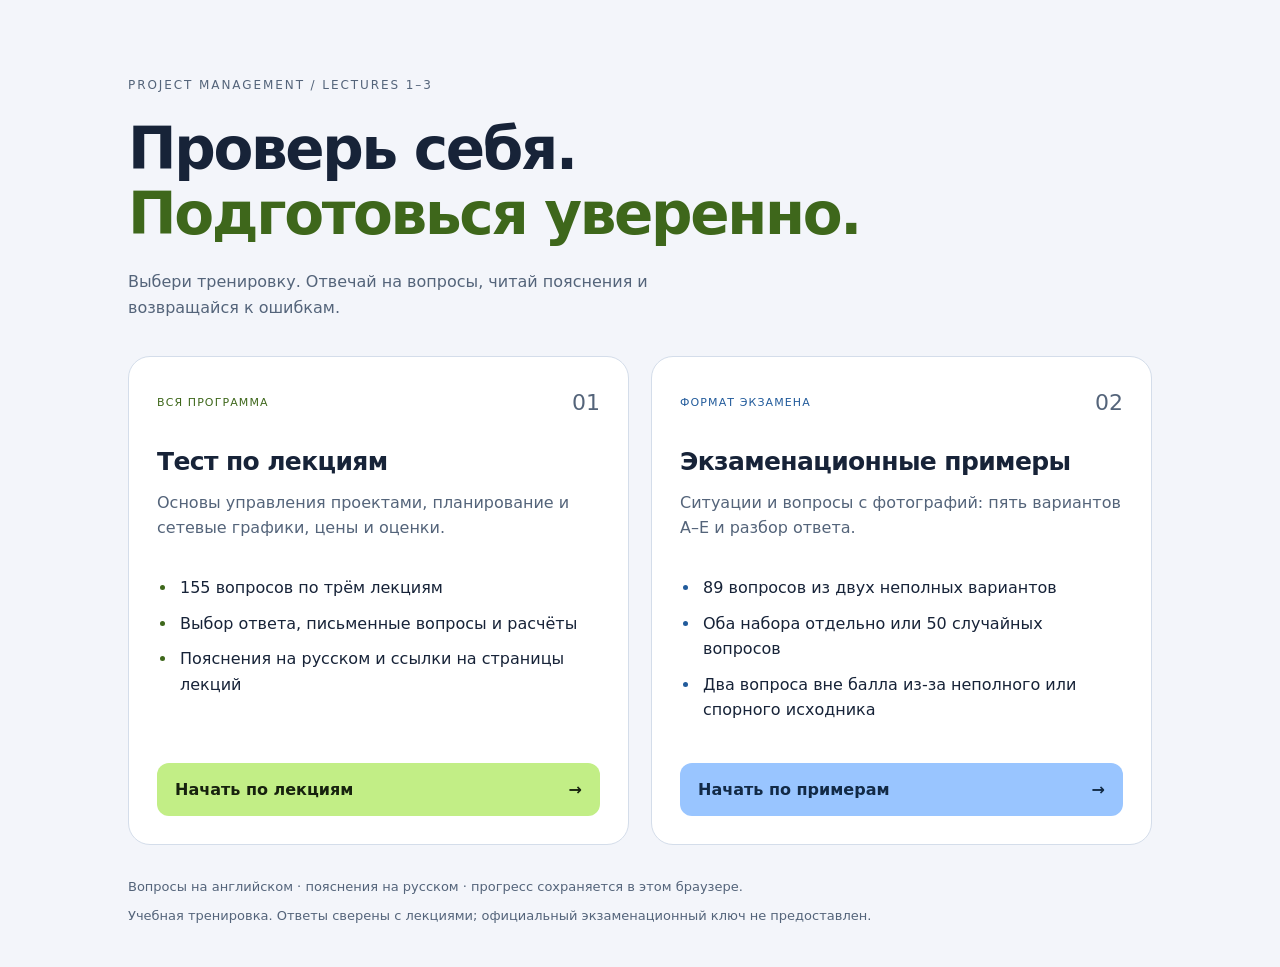
==== index.html @ 838e9549 "Publish lecture and exam practice quizzes Add the shared start page and both standalone quizzes. Pre" ====
<!doctype html>
<html lang="ru">
<head>
  <meta charset="utf-8">
  <meta name="viewport" content="width=device-width, initial-scale=1">
  <meta name="referrer" content="no-referrer">
  <meta http-equiv="Content-Security-Policy" content="default-src 'none'; style-src 'self'; img-src 'self'; base-uri 'none'; form-action 'none'; object-src 'none'">
  <meta name="description" content="Интерактивная подготовка к экзамену по Project Management: лекции 1–3 и примеры экзаменационных вопросов.">
  <title>Project Management — подготовка к экзамену</title>
  <link rel="stylesheet" href="styles.css">
</head>
<body>
  <main>
    <header>
      <p class="eyebrow">PROJECT MANAGEMENT / LECTURES 1–3</p>
      <h1>Проверь себя.<br><span>Подготовься уверенно.</span></h1>
      <p class="intro">Выбери тренировку. Отвечай на вопросы, читай пояснения и возвращайся к ошибкам.</p>
    </header>
    <section class="quizzes" aria-label="Выбор теста">
      <article class="quiz lecture">
        <div class="card-top"><span class="badge">ВСЯ ПРОГРАММА</span><span class="number">01</span></div>
        <h2>Тест по лекциям</h2>
        <p>Основы управления проектами, планирование и сетевые графики, цены и оценки.</p>
        <ul>
          <li>155 вопросов по трём лекциям</li>
          <li>Выбор ответа, письменные вопросы и расчёты</li>
          <li>Пояснения на русском и ссылки на страницы лекций</li>
        </ul>
        <a class="action" href="lectures.html">Начать по лекциям <span aria-hidden="true">→</span></a>
      </article>
      <article class="quiz exam">
        <div class="card-top"><span class="badge">ФОРМАТ ЭКЗАМЕНА</span><span class="number">02</span></div>
        <h2>Экзаменационные примеры</h2>
        <p>Ситуации и вопросы с фотографий: пять вариантов A–E и разбор ответа.</p>
        <ul>
          <li>89 вопросов из двух неполных вариантов</li>
          <li>Оба набора отдельно или 50 случайных вопросов</li>
          <li>Два вопроса вне балла из-за неполного или спорного исходника</li>
        </ul>
        <a class="action" href="exams.html">Начать по примерам <span aria-hidden="true">→</span></a>
      </article>
    </section>
    <footer>
      <p>Вопросы на английском · пояснения на русском · прогресс сохраняется в этом браузере.</p>
      <p>Учебная тренировка. Ответы сверены с лекциями; официальный экзаменационный ключ не предоставлен.</p>
    </footer>
  </main>
</body>
</html>
---- styles.css ----
:root {
  color-scheme: dark light;
  --bg: #0c1220;
  --surface: #151f30;
  --ink: #f3f6fc;
  --muted: #b4c0d2;
  --line: #334258;
  --lime: #c2ee86;
  --blue: #99c5ff;
}
* { box-sizing: border-box; }
body { margin: 0; color: var(--ink); background: var(--bg); font: 16px/1.6 system-ui, -apple-system, BlinkMacSystemFont, "Segoe UI", sans-serif; }
main { max-width: 1080px; margin: 0 auto; padding: 64px 28px 32px; }
.eyebrow { font-size: 12px; letter-spacing: .16em; color: var(--muted); }
h1 { font-size: clamp(34px, 5.4vw, 58px); line-height: 1.12; letter-spacing: -.04em; margin: 22px 0; font-weight: 650; }
h1 span { color: var(--lime); }
.intro { max-width: 630px; color: var(--muted); margin-bottom: 36px; }
.quizzes { display: grid; grid-template-columns: repeat(2, minmax(0, 1fr)); gap: 22px; }
.quiz { min-width: 0; padding: 28px; border: 1px solid var(--line); border-radius: 22px; background: var(--surface); display: flex; flex-direction: column; }
.card-top { display: flex; justify-content: space-between; align-items: center; gap: 12px; }
.badge { font-size: 11px; letter-spacing: .1em; color: var(--lime); }
.exam .badge { color: var(--blue); }
.number { color: var(--muted); font-size: 22px; font-variant-numeric: tabular-nums; }
h2 { font-size: 25px; line-height: 1.25; letter-spacing: -.025em; margin: 26px 0 12px; }
.quiz p { color: var(--muted); margin: 0; }
ul { padding-left: 20px; margin: 24px 0 30px; }
li { padding-left: 3px; margin: 10px 0; }
li::marker { color: var(--lime); }
.exam li::marker { color: var(--blue); }
.action { margin-top: auto; min-height: 48px; display: flex; justify-content: space-between; align-items: center; gap: 14px; padding: 14px 18px; border-radius: 12px; background: var(--lime); color: #17220e; font-weight: 600; text-decoration: none; }
.exam .action { background: var(--blue); color: #122a46; }
.action:hover { filter: brightness(1.08); }
.action:focus-visible { outline: 3px solid var(--ink); outline-offset: 4px; }
footer { margin-top: 32px; color: var(--muted); font-size: 13px; }
footer p { margin: 8px 0; }
@media (max-width: 680px) {
  main { padding: 34px 18px 24px; }
  .quizzes { grid-template-columns: 1fr; }
  .quiz { padding: 22px; }
}
@media (prefers-color-scheme: light) {
  :root { --bg: #f3f5fa; --surface: #ffffff; --ink: #172338; --muted: #54647a; --line: #d4ddea; --lime: #3e671b; --blue: #225b9b; }
  .lecture .action { background: #c2ee86; }
  .exam .action { background: #99c5ff; }
}
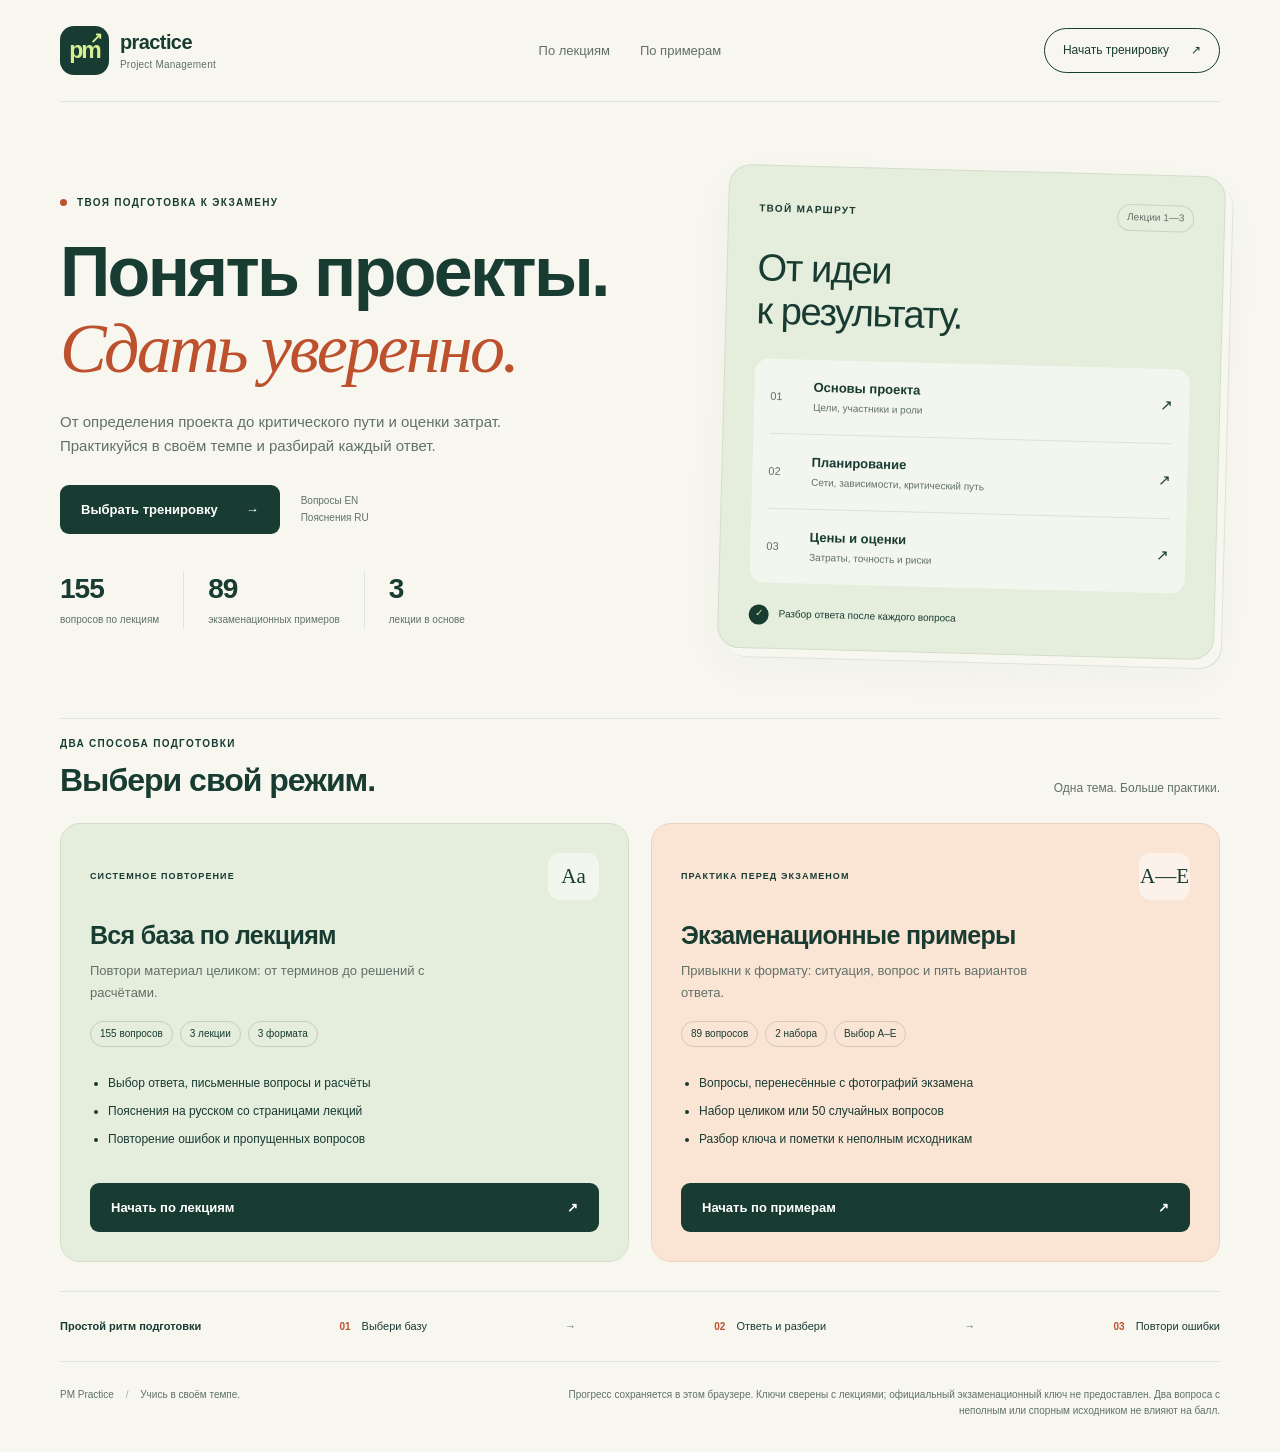
==== commit c709f681: "Refresh PM Practice frontend and add shared quiz navigation" ====
--- a/index.html
+++ b/index.html
@@ -1,49 +1,18 @@
 <!doctype html>
-<html lang="ru">
-<head>
-  <meta charset="utf-8">
-  <meta name="viewport" content="width=device-width, initial-scale=1">
-  <meta name="referrer" content="no-referrer">
-  <meta http-equiv="Content-Security-Policy" content="default-src 'none'; style-src 'self'; img-src 'self'; base-uri 'none'; form-action 'none'; object-src 'none'">
-  <meta name="description" content="Интерактивная подготовка к экзамену по Project Management: лекции 1–3 и примеры экзаменационных вопросов.">
-  <title>Project Management — подготовка к экзамену</title>
-  <link rel="stylesheet" href="styles.css">
-</head>
-<body>
-  <main>
-    <header>
-      <p class="eyebrow">PROJECT MANAGEMENT / LECTURES 1–3</p>
-      <h1>Проверь себя.<br><span>Подготовься уверенно.</span></h1>
-      <p class="intro">Выбери тренировку. Отвечай на вопросы, читай пояснения и возвращайся к ошибкам.</p>
-    </header>
-    <section class="quizzes" aria-label="Выбор теста">
-      <article class="quiz lecture">
-        <div class="card-top"><span class="badge">ВСЯ ПРОГРАММА</span><span class="number">01</span></div>
-        <h2>Тест по лекциям</h2>
-        <p>Основы управления проектами, планирование и сетевые графики, цены и оценки.</p>
-        <ul>
-          <li>155 вопросов по трём лекциям</li>
-          <li>Выбор ответа, письменные вопросы и расчёты</li>
-          <li>Пояснения на русском и ссылки на страницы лекций</li>
-        </ul>
-        <a class="action" href="lectures.html">Начать по лекциям <span aria-hidden="true">→</span></a>
-      </article>
-      <article class="quiz exam">
-        <div class="card-top"><span class="badge">ФОРМАТ ЭКЗАМЕНА</span><span class="number">02</span></div>
-        <h2>Экзаменационные примеры</h2>
-        <p>Ситуации и вопросы с фотографий: пять вариантов A–E и разбор ответа.</p>
-        <ul>
-          <li>89 вопросов из двух неполных вариантов</li>
-          <li>Оба набора отдельно или 50 случайных вопросов</li>
-          <li>Два вопроса вне балла из-за неполного или спорного исходника</li>
-        </ul>
-        <a class="action" href="exams.html">Начать по примерам <span aria-hidden="true">→</span></a>
-      </article>
-    </section>
-    <footer>
-      <p>Вопросы на английском · пояснения на русском · прогресс сохраняется в этом браузере.</p>
-      <p>Учебная тренировка. Ответы сверены с лекциями; официальный экзаменационный ключ не предоставлен.</p>
-    </footer>
-  </main>
-</body>
-</html>
+<html lang="ru"><head>
+<meta charset="utf-8"><meta name="viewport" content="width=device-width, initial-scale=1"><meta name="referrer" content="no-referrer">
+<meta http-equiv="Content-Security-Policy" content="default-src 'none'; style-src 'self'; img-src 'self'; base-uri 'none'; form-action 'none'; object-src 'none'">
+<meta name="description" content="155 вопросов по лекциям и 89 экзаменационных примеров по Project Management с разбором ответов.">
+<title>PM Practice — подготовка к экзамену</title><link rel="icon" href="favicon.svg"><link rel="stylesheet" href="styles.css">
+</head><body>
+<a class="skip-link" href="#main">К содержанию</a>
+<header class="site-header container"><a class="brand" href="index.html" aria-label="PM Practice — главная"><span class="brand-mark">pm<span>↗</span></span><span class="brand-name">practice<span>Project Management</span></span></a><nav class="site-nav" aria-label="Главная навигация"><a href="practice.html?quiz=lectures">По лекциям</a><a href="practice.html?quiz=exams">По примерам</a></nav><a class="header-action" href="#quizzes">Начать тренировку <span aria-hidden="true">↗</span></a></header>
+<main id="main" class="container">
+<section class="hero" aria-labelledby="hero-title"><div class="hero-copy"><p class="eyebrow"><span class="live-dot" aria-hidden="true"></span> ТВОЯ ПОДГОТОВКА К ЭКЗАМЕНУ</p><h1 id="hero-title">Понять проекты.<br><em>Сдать уверенно.</em></h1><p class="intro">От определения проекта до критического пути и оценки затрат. Практикуйся в своём темпе и разбирай каждый ответ.</p><div class="hero-actions"><a class="button button-dark" href="#quizzes">Выбрать тренировку <span aria-hidden="true">→</span></a><span class="micro-note">Вопросы EN<br>Пояснения RU</span></div><div class="hero-facts" aria-label="Содержание тренировок"><div><strong>155</strong><span>вопросов по лекциям</span></div><div><strong>89</strong><span>экзаменационных примеров</span></div><div><strong>3</strong><span>лекции в основе</span></div></div></div>
+<aside class="study-map" aria-label="Темы подготовки"><div class="study-map-top"><span class="eyebrow">ТВОЙ МАРШРУТ</span><span class="map-label">Лекции 1—3</span></div><h2>От идеи<br> к результату.</h2><div class="topic-list"><div class="topic-row"><span class="topic-number">01</span><div><h3>Основы проекта</h3><p>Цели, участники и роли</p></div><span class="topic-arrow" aria-hidden="true">↗</span></div><div class="topic-row"><span class="topic-number">02</span><div><h3>Планирование</h3><p>Сети, зависимости, критический путь</p></div><span class="topic-arrow" aria-hidden="true">↗</span></div><div class="topic-row"><span class="topic-number">03</span><div><h3>Цены и оценки</h3><p>Затраты, точность и риски</p></div><span class="topic-arrow" aria-hidden="true">↗</span></div></div><div class="map-bottom"><span class="map-check" aria-hidden="true">✓</span><span>Разбор ответа после каждого вопроса</span></div></aside></section>
+<section id="quizzes" class="quiz-section" aria-labelledby="quiz-heading"><div class="section-heading"><div><p class="eyebrow">ДВА СПОСОБА ПОДГОТОВКИ</p><h2 id="quiz-heading">Выбери свой режим.</h2></div><p>Одна тема. Больше практики.</p></div><div class="quizzes">
+<article class="quiz lecture"><div class="card-top"><span class="badge">СИСТЕМНОЕ ПОВТОРЕНИЕ</span><span class="card-symbol" aria-hidden="true">Aa</span></div><h3>Вся база по лекциям</h3><p>Повтори материал целиком: от терминов до решений с расчётами.</p><div class="card-facts"><span>155 вопросов</span><span>3 лекции</span><span>3 формата</span></div><ul><li>Выбор ответа, письменные вопросы и расчёты</li><li>Пояснения на русском со страницами лекций</li><li>Повторение ошибок и пропущенных вопросов</li></ul><a class="button button-dark card-action" href="practice.html?quiz=lectures">Начать по лекциям <span aria-hidden="true">↗</span></a></article>
+<article class="quiz exam"><div class="card-top"><span class="badge">ПРАКТИКА ПЕРЕД ЭКЗАМЕНОМ</span><span class="card-symbol" aria-hidden="true">A—E</span></div><h3>Экзаменационные примеры</h3><p>Привыкни к формату: ситуация, вопрос и пять вариантов ответа.</p><div class="card-facts"><span>89 вопросов</span><span>2 набора</span><span>Выбор A–E</span></div><ul><li>Вопросы, перенесённые с фотографий экзамена</li><li>Набор целиком или 50 случайных вопросов</li><li>Разбор ключа и пометки к неполным исходникам</li></ul><a class="button button-dark card-action" href="practice.html?quiz=exams">Начать по примерам <span aria-hidden="true">↗</span></a></article>
+</div></section><section class="learning-strip" aria-label="Как проходит тренировка"><span class="strip-title">Простой ритм подготовки</span><span><b>01</b> Выбери базу</span><span aria-hidden="true" class="strip-arrow">→</span><span><b>02</b> Ответь и разбери</span><span aria-hidden="true" class="strip-arrow">→</span><span><b>03</b> Повтори ошибки</span></section></main>
+<footer class="site-footer container"><span>PM Practice <span class="footer-separator">/</span> Учись в своём темпе.</span><p>Прогресс сохраняется в этом браузере. Ключи сверены с лекциями; официальный экзаменационный ключ не предоставлен. Два вопроса с неполным или спорным исходником не влияют на балл.</p></footer>
+</body></html>
--- a/styles.css
+++ b/styles.css
@@ -1,45 +1 @@
-:root {
-  color-scheme: dark light;
-  --bg: #0c1220;
-  --surface: #151f30;
-  --ink: #f3f6fc;
-  --muted: #b4c0d2;
-  --line: #334258;
-  --lime: #c2ee86;
-  --blue: #99c5ff;
-}
-* { box-sizing: border-box; }
-body { margin: 0; color: var(--ink); background: var(--bg); font: 16px/1.6 system-ui, -apple-system, BlinkMacSystemFont, "Segoe UI", sans-serif; }
-main { max-width: 1080px; margin: 0 auto; padding: 64px 28px 32px; }
-.eyebrow { font-size: 12px; letter-spacing: .16em; color: var(--muted); }
-h1 { font-size: clamp(34px, 5.4vw, 58px); line-height: 1.12; letter-spacing: -.04em; margin: 22px 0; font-weight: 650; }
-h1 span { color: var(--lime); }
-.intro { max-width: 630px; color: var(--muted); margin-bottom: 36px; }
-.quizzes { display: grid; grid-template-columns: repeat(2, minmax(0, 1fr)); gap: 22px; }
-.quiz { min-width: 0; padding: 28px; border: 1px solid var(--line); border-radius: 22px; background: var(--surface); display: flex; flex-direction: column; }
-.card-top { display: flex; justify-content: space-between; align-items: center; gap: 12px; }
-.badge { font-size: 11px; letter-spacing: .1em; color: var(--lime); }
-.exam .badge { color: var(--blue); }
-.number { color: var(--muted); font-size: 22px; font-variant-numeric: tabular-nums; }
-h2 { font-size: 25px; line-height: 1.25; letter-spacing: -.025em; margin: 26px 0 12px; }
-.quiz p { color: var(--muted); margin: 0; }
-ul { padding-left: 20px; margin: 24px 0 30px; }
-li { padding-left: 3px; margin: 10px 0; }
-li::marker { color: var(--lime); }
-.exam li::marker { color: var(--blue); }
-.action { margin-top: auto; min-height: 48px; display: flex; justify-content: space-between; align-items: center; gap: 14px; padding: 14px 18px; border-radius: 12px; background: var(--lime); color: #17220e; font-weight: 600; text-decoration: none; }
-.exam .action { background: var(--blue); color: #122a46; }
-.action:hover { filter: brightness(1.08); }
-.action:focus-visible { outline: 3px solid var(--ink); outline-offset: 4px; }
-footer { margin-top: 32px; color: var(--muted); font-size: 13px; }
-footer p { margin: 8px 0; }
-@media (max-width: 680px) {
-  main { padding: 34px 18px 24px; }
-  .quizzes { grid-template-columns: 1fr; }
-  .quiz { padding: 22px; }
-}
-@media (prefers-color-scheme: light) {
-  :root { --bg: #f3f5fa; --surface: #ffffff; --ink: #172338; --muted: #54647a; --line: #d4ddea; --lime: #3e671b; --blue: #225b9b; }
-  .lecture .action { background: #c2ee86; }
-  .exam .action { background: #99c5ff; }
-}
+:root{color-scheme:light;--paper:#f7f7f0;--ink:#183b32;--muted:#617169;--line:#dfe4da;--sage:#e5eddc;--peach:#fae5d5;--accent:#d6ef91;--orange:#bd512d}*{box-sizing:border-box}html{scroll-behavior:smooth}body{margin:0;background:var(--paper);color:var(--ink);font:15px/1.65 -apple-system,BlinkMacSystemFont,"Segoe UI",sans-serif}a{color:inherit;text-decoration:none}.container{width:min(1160px,calc(100% - 64px));margin-inline:auto}.site-header{display:flex;justify-content:space-between;align-items:center;gap:24px;padding-block:26px;border-bottom:1px solid var(--line)}.brand{display:flex;align-items:center;gap:11px}.brand-mark{position:relative;display:grid;place-items:center;width:49px;height:49px;border-radius:14px;background:var(--ink);color:var(--accent);font-size:23px;font-weight:700;letter-spacing:-2px}.brand-mark>span{position:absolute;right:6px;top:0;font-size:15px;letter-spacing:0}.brand-name{font-size:20px;line-height:1.1;font-weight:650;letter-spacing:-.6px}.brand-name>span{display:block;margin-top:6px;font-size:10px;font-weight:400;letter-spacing:.2px;color:var(--muted)}.site-nav{display:flex;gap:30px;font-size:13px;color:var(--muted)}.site-nav a:hover,.site-nav a[aria-current]{color:var(--ink);text-decoration:underline;text-underline-offset:6px}.header-action{display:flex;gap:22px;padding:12px 18px;border:1px solid var(--ink);border-radius:30px;font-size:12px}.hero{display:grid;grid-template-columns:1.2fr 1fr;align-items:center;gap:66px;padding-block:68px 64px}.eyebrow{margin:0;font-size:10px;letter-spacing:.13em;line-height:1.5;font-weight:650}.live-dot{display:inline-block;width:7px;height:7px;background:var(--orange);border-radius:50%;margin-right:6px}h1{margin:25px 0 23px;font-size:clamp(43px,5.7vw,70px);line-height:1.08;font-weight:550;letter-spacing:-2.7px}h1 em{font-family:Georgia,serif;color:var(--orange);font-weight:400}.intro{max-width:480px;color:var(--muted)}.hero-actions{display:flex;align-items:center;gap:21px;margin-top:26px}.button{display:flex;align-items:center;justify-content:space-between;gap:28px;min-height:49px;padding:14px 21px;border-radius:9px;font-size:13px;font-weight:600;transition:transform .2s,background .2s}.button-dark{background:var(--ink);color:#fff}.button:hover{transform:translateY(-2px);background:#285448}.micro-note{font-size:10px;line-height:1.65;color:var(--muted)}.hero-facts{display:flex;gap:24px;margin-top:37px}.hero-facts>div{padding-right:24px;border-right:1px solid var(--line)}.hero-facts>div:last-child{padding-right:0;border:0}.hero-facts strong{display:block;font-size:28px;line-height:1.3;font-weight:550;letter-spacing:-1px}.hero-facts span{display:block;font-size:10px;color:var(--muted);margin-top:4px}.study-map{padding:29px 30px 23px;background:var(--sage);border:1px solid #d3deca;border-radius:22px;transform:rotate(1.5deg);box-shadow:7px 8px 0 var(--paper),8px 9px 0 #dde3d7,0 18px 45px #183b3209}.study-map-top{display:flex;align-items:center;justify-content:space-between;gap:10px}.map-label{font-size:10px;color:var(--muted);border:1px solid #183b3224;padding:4px 9px;border-radius:20px}.study-map h2{font-size:38px;line-height:1.15;font-weight:500;letter-spacing:-1.4px;margin:25px 0}.topic-list{background:#ffffff88;border-radius:14px;padding-inline:16px}.topic-row{display:flex;align-items:center;gap:15px;padding-block:17px;border-bottom:1px solid #dbe3d3}.topic-row:last-child{border:0}.topic-number{width:28px;flex-shrink:0;font-size:11px;color:var(--muted)}.topic-row h3{margin:0;font-size:13px;font-weight:600}.topic-row p{margin:2px 0 0;font-size:10px;color:var(--muted)}.topic-arrow{margin-left:auto}.map-bottom{display:flex;align-items:center;gap:10px;font-size:10px;margin-top:22px}.map-check{display:grid;place-items:center;width:20px;height:20px;background:var(--ink);border-radius:50%;color:var(--accent)}.section-heading{display:flex;justify-content:space-between;align-items:flex-end;gap:25px;padding:17px 0 24px;border-top:1px solid var(--line)}.section-heading h2{font-size:32px;line-height:1.2;letter-spacing:-1px;font-weight:550;margin:10px 0 0}.section-heading>p{font-size:12px;color:var(--muted);margin:0}.quizzes{display:grid;grid-template-columns:repeat(2,minmax(0,1fr));gap:22px}.quiz{display:flex;flex-direction:column;padding:29px;background:var(--sage);border:1px solid #d3deca;border-radius:20px}.quiz.exam{background:var(--peach);border-color:#eed2bf}.card-top{display:flex;align-items:center;justify-content:space-between;gap:12px}.badge{font-size:9px;letter-spacing:.12em;font-weight:600}.card-symbol{display:grid;place-items:center;min-width:51px;height:47px;border-radius:12px;background:#ffffff80;font:21px Georgia,serif}.quiz h3{font-size:25px;line-height:1.2;letter-spacing:-.7px;font-weight:550;margin:20px 0 10px}.quiz>p{font-size:13px;color:var(--muted);max-width:370px;margin:0}.card-facts{display:flex;flex-wrap:wrap;gap:7px;margin-top:18px}.card-facts span{font-size:10px;border:1px solid #183b322b;padding:4px 9px;border-radius:20px}.quiz ul{margin:19px 0 25px;padding-left:18px;font-size:12px}.quiz li{margin:8px 0}.card-action{width:100%;margin-top:auto}.learning-strip{display:flex;align-items:center;justify-content:space-between;gap:16px;padding-block:25px;margin-top:29px;border-block:1px solid var(--line);font-size:11px}.strip-title{font-weight:600}.learning-strip b{margin-right:8px;color:var(--orange);font-size:10px}.strip-arrow{color:var(--muted)}.site-footer{display:flex;justify-content:space-between;gap:32px;padding-block:25px 32px;font-size:10px;color:var(--muted)}.site-footer>span{flex-shrink:0}.site-footer p{max-width:660px;text-align:right;margin:0}.footer-separator{margin-inline:9px;color:#a6b0a3}:focus-visible{outline:3px solid var(--orange);outline-offset:5px}.skip-link{position:absolute;top:-100px;left:20px;padding:10px 15px;background:var(--ink);color:#fff;z-index:10}.skip-link:focus{top:12px}.practice-main{padding-block:30px 36px}.back-link{font-size:12px;color:var(--muted)}.practice-intro{display:flex;justify-content:space-between;align-items:flex-end;gap:25px;margin:23px 0 28px}.practice-intro h1{font-size:clamp(28px,4vw,42px);line-height:1.12;letter-spacing:-1.4px;margin:12px 0}.practice-intro p:not(.eyebrow){font-size:13px;max-width:650px;color:var(--muted);margin:0}.practice-label{background:var(--sage);border:1px solid #d3deca;border-radius:22px;padding:7px 13px;font-size:11px;white-space:nowrap}.quiz-workspace{background:#fff;border:1px solid var(--line);border-radius:18px;overflow:hidden}.quiz-frame{display:block;width:100%;height:650px;border:0}.workspace-note,.noscript-note{font-size:11px;color:var(--muted);margin-top:15px}.noscript-note a{text-decoration:underline}@media(max-width:960px){.header-action{display:none}.hero{gap:32px}h1{font-size:48px}.study-map{padding:24px}.hero-facts{gap:16px}.hero-facts>div{padding-right:16px}}@media(max-width:720px){.container{width:calc(100% - 36px)}.site-header{padding-block:19px;gap:12px}.brand-mark{width:39px;height:39px;border-radius:11px;font-size:20px}.brand-name{font-size:18px}.brand-name>span{font-size:9px}.site-nav{gap:17px;font-size:11px}.hero{grid-template-columns:1fr;padding-block:37px 41px;gap:36px}h1{font-size:clamp(41px,8.6vw,60px);letter-spacing:-1.9px}.intro{font-size:14px}.hero-facts{margin-top:26px}.hero-facts span{font-size:9px}.study-map{transform:none}.study-map h2{font-size:32px}.study-map h2 br{display:none}.study-map h2 br:after{content:' '}.section-heading{align-items:flex-start}.section-heading h2{font-size:28px}.section-heading>p{display:none}.quizzes{grid-template-columns:1fr;gap:18px}.quiz{padding:24px}.learning-strip{display:grid;grid-template-columns:1fr;gap:12px;padding-block:21px}.strip-arrow{display:none}.site-footer{flex-direction:column;gap:12px}.site-footer p{text-align:left}.practice-intro{flex-direction:column;align-items:flex-start;gap:16px}.quiz-workspace{margin-inline:-7px}}@media(max-width:360px){.site-header{flex-wrap:wrap}.site-nav{width:100%;justify-content:space-between}.hero-facts{gap:12px}.hero-facts>div{padding-right:12px}.button{padding-inline:17px}.eyebrow{letter-spacing:.07em}}@media(prefers-reduced-motion:reduce){html{scroll-behavior:auto}.button{transition:none}.button:hover{transform:none}}
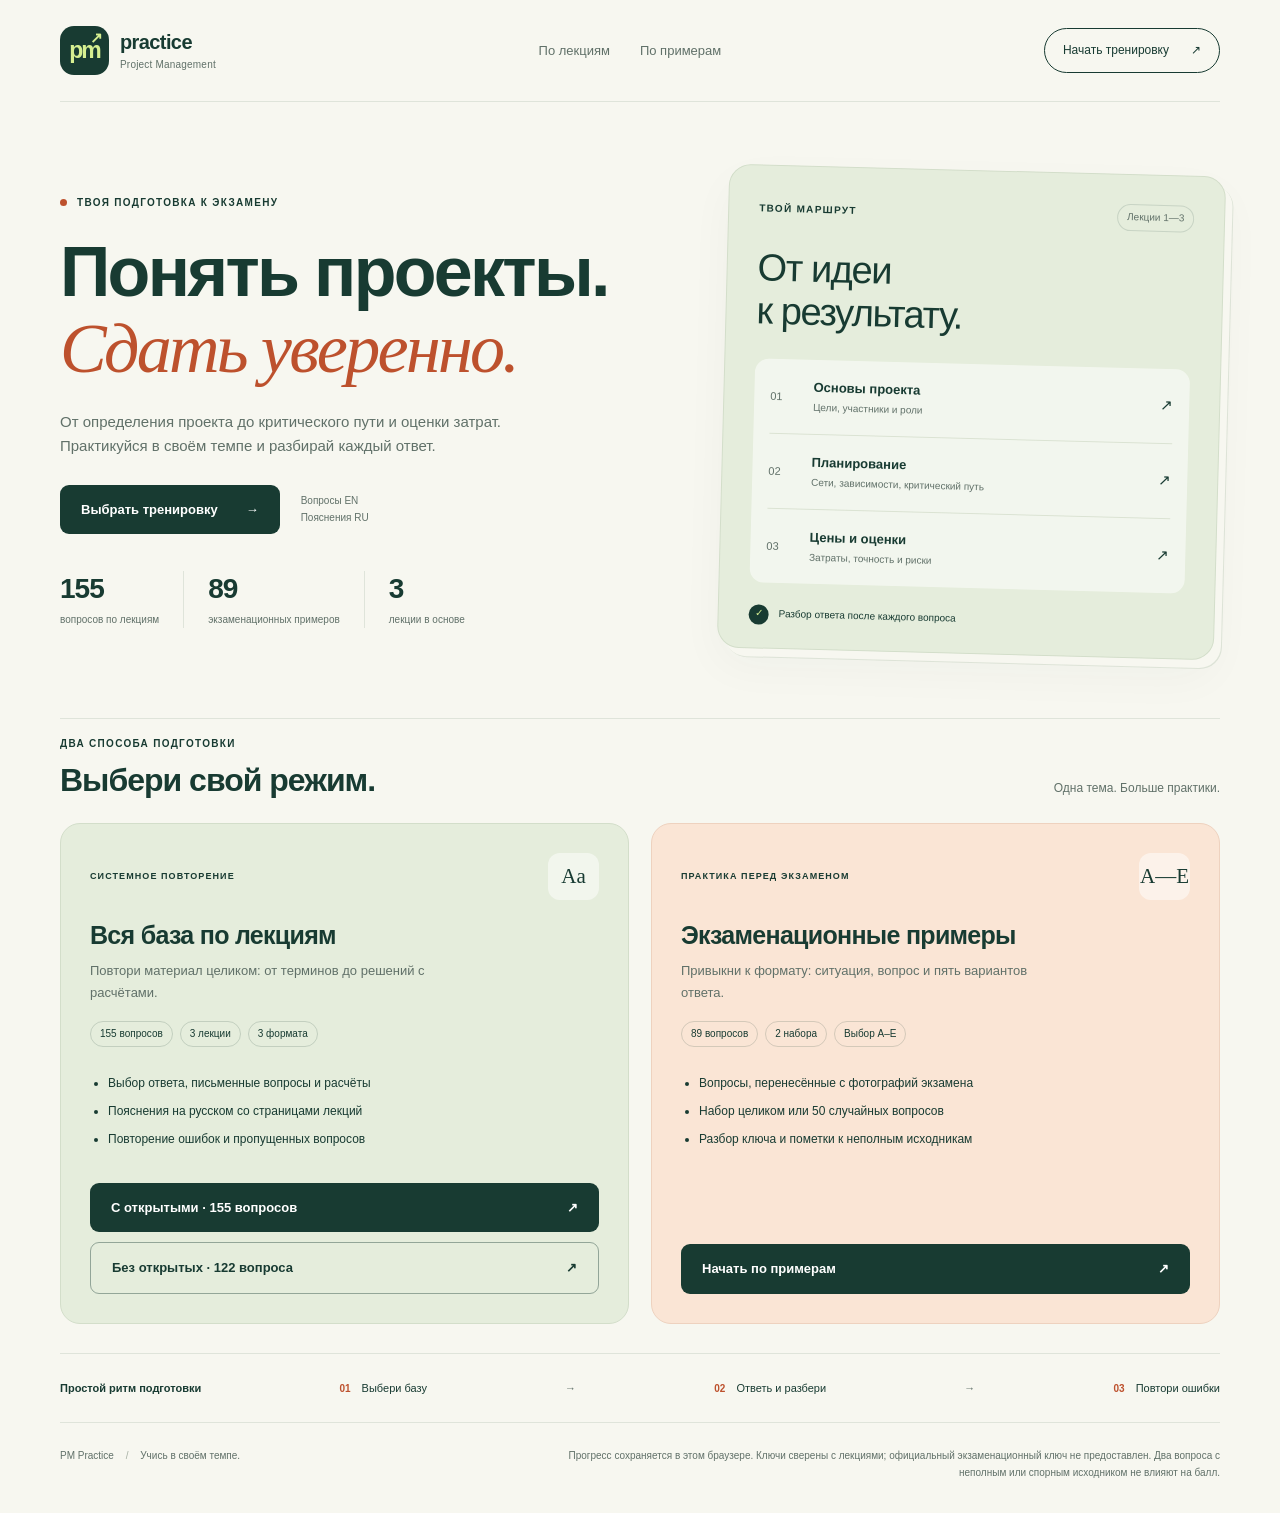
==== commit 62b3d693: "Add open-question modes and an MCQ-only quiz" ====
--- a/index.html
+++ b/index.html
@@ -3,7 +3,7 @@
 <meta charset="utf-8"><meta name="viewport" content="width=device-width, initial-scale=1"><meta name="referrer" content="no-referrer">
 <meta http-equiv="Content-Security-Policy" content="default-src 'none'; style-src 'self'; img-src 'self'; base-uri 'none'; form-action 'none'; object-src 'none'">
 <meta name="description" content="155 вопросов по лекциям и 89 экзаменационных примеров по Project Management с разбором ответов.">
-<title>PM Practice — подготовка к экзамену</title><link rel="icon" href="favicon.svg"><link rel="stylesheet" href="styles.css">
+<title>PM Practice — подготовка к экзамену</title><link rel="icon" href="favicon.svg"><link rel="stylesheet" href="styles.css?v=5">
 </head><body>
 <a class="skip-link" href="#main">К содержанию</a>
 <header class="site-header container"><a class="brand" href="index.html" aria-label="PM Practice — главная"><span class="brand-mark">pm<span>↗</span></span><span class="brand-name">practice<span>Project Management</span></span></a><nav class="site-nav" aria-label="Главная навигация"><a href="practice.html?quiz=lectures">По лекциям</a><a href="practice.html?quiz=exams">По примерам</a></nav><a class="header-action" href="#quizzes">Начать тренировку <span aria-hidden="true">↗</span></a></header>
@@ -11,7 +11,7 @@
 <section class="hero" aria-labelledby="hero-title"><div class="hero-copy"><p class="eyebrow"><span class="live-dot" aria-hidden="true"></span> ТВОЯ ПОДГОТОВКА К ЭКЗАМЕНУ</p><h1 id="hero-title">Понять проекты.<br><em>Сдать уверенно.</em></h1><p class="intro">От определения проекта до критического пути и оценки затрат. Практикуйся в своём темпе и разбирай каждый ответ.</p><div class="hero-actions"><a class="button button-dark" href="#quizzes">Выбрать тренировку <span aria-hidden="true">→</span></a><span class="micro-note">Вопросы EN<br>Пояснения RU</span></div><div class="hero-facts" aria-label="Содержание тренировок"><div><strong>155</strong><span>вопросов по лекциям</span></div><div><strong>89</strong><span>экзаменационных примеров</span></div><div><strong>3</strong><span>лекции в основе</span></div></div></div>
 <aside class="study-map" aria-label="Темы подготовки"><div class="study-map-top"><span class="eyebrow">ТВОЙ МАРШРУТ</span><span class="map-label">Лекции 1—3</span></div><h2>От идеи<br> к результату.</h2><div class="topic-list"><div class="topic-row"><span class="topic-number">01</span><div><h3>Основы проекта</h3><p>Цели, участники и роли</p></div><span class="topic-arrow" aria-hidden="true">↗</span></div><div class="topic-row"><span class="topic-number">02</span><div><h3>Планирование</h3><p>Сети, зависимости, критический путь</p></div><span class="topic-arrow" aria-hidden="true">↗</span></div><div class="topic-row"><span class="topic-number">03</span><div><h3>Цены и оценки</h3><p>Затраты, точность и риски</p></div><span class="topic-arrow" aria-hidden="true">↗</span></div></div><div class="map-bottom"><span class="map-check" aria-hidden="true">✓</span><span>Разбор ответа после каждого вопроса</span></div></aside></section>
 <section id="quizzes" class="quiz-section" aria-labelledby="quiz-heading"><div class="section-heading"><div><p class="eyebrow">ДВА СПОСОБА ПОДГОТОВКИ</p><h2 id="quiz-heading">Выбери свой режим.</h2></div><p>Одна тема. Больше практики.</p></div><div class="quizzes">
-<article class="quiz lecture"><div class="card-top"><span class="badge">СИСТЕМНОЕ ПОВТОРЕНИЕ</span><span class="card-symbol" aria-hidden="true">Aa</span></div><h3>Вся база по лекциям</h3><p>Повтори материал целиком: от терминов до решений с расчётами.</p><div class="card-facts"><span>155 вопросов</span><span>3 лекции</span><span>3 формата</span></div><ul><li>Выбор ответа, письменные вопросы и расчёты</li><li>Пояснения на русском со страницами лекций</li><li>Повторение ошибок и пропущенных вопросов</li></ul><a class="button button-dark card-action" href="practice.html?quiz=lectures">Начать по лекциям <span aria-hidden="true">↗</span></a></article>
+<article class="quiz lecture"><div class="card-top"><span class="badge">СИСТЕМНОЕ ПОВТОРЕНИЕ</span><span class="card-symbol" aria-hidden="true">Aa</span></div><h3>Вся база по лекциям</h3><p>Повтори материал целиком: от терминов до решений с расчётами.</p><div class="card-facts"><span>155 вопросов</span><span>3 лекции</span><span>3 формата</span></div><ul><li>Выбор ответа, письменные вопросы и расчёты</li><li>Пояснения на русском со страницами лекций</li><li>Повторение ошибок и пропущенных вопросов</li></ul><a class="button button-dark card-action" href="practice.html?quiz=lectures">С открытыми · 155 вопросов <span aria-hidden="true">↗</span></a><a class="button card-action mcq-action" href="practice.html?quiz=mcq">Без открытых · 122 вопроса <span aria-hidden="true">↗</span></a></article>
 <article class="quiz exam"><div class="card-top"><span class="badge">ПРАКТИКА ПЕРЕД ЭКЗАМЕНОМ</span><span class="card-symbol" aria-hidden="true">A—E</span></div><h3>Экзаменационные примеры</h3><p>Привыкни к формату: ситуация, вопрос и пять вариантов ответа.</p><div class="card-facts"><span>89 вопросов</span><span>2 набора</span><span>Выбор A–E</span></div><ul><li>Вопросы, перенесённые с фотографий экзамена</li><li>Набор целиком или 50 случайных вопросов</li><li>Разбор ключа и пометки к неполным исходникам</li></ul><a class="button button-dark card-action" href="practice.html?quiz=exams">Начать по примерам <span aria-hidden="true">↗</span></a></article>
 </div></section><section class="learning-strip" aria-label="Как проходит тренировка"><span class="strip-title">Простой ритм подготовки</span><span><b>01</b> Выбери базу</span><span aria-hidden="true" class="strip-arrow">→</span><span><b>02</b> Ответь и разбери</span><span aria-hidden="true" class="strip-arrow">→</span><span><b>03</b> Повтори ошибки</span></section></main>
 <footer class="site-footer container"><span>PM Practice <span class="footer-separator">/</span> Учись в своём темпе.</span><p>Прогресс сохраняется в этом браузере. Ключи сверены с лекциями; официальный экзаменационный ключ не предоставлен. Два вопроса с неполным или спорным исходником не влияют на балл.</p></footer>
--- a/styles.css
+++ b/styles.css
@@ -1 +1,3 @@
 :root{color-scheme:light;--paper:#f7f7f0;--ink:#183b32;--muted:#617169;--line:#dfe4da;--sage:#e5eddc;--peach:#fae5d5;--accent:#d6ef91;--orange:#bd512d}*{box-sizing:border-box}html{scroll-behavior:smooth}body{margin:0;background:var(--paper);color:var(--ink);font:15px/1.65 -apple-system,BlinkMacSystemFont,"Segoe UI",sans-serif}a{color:inherit;text-decoration:none}.container{width:min(1160px,calc(100% - 64px));margin-inline:auto}.site-header{display:flex;justify-content:space-between;align-items:center;gap:24px;padding-block:26px;border-bottom:1px solid var(--line)}.brand{display:flex;align-items:center;gap:11px}.brand-mark{position:relative;display:grid;place-items:center;width:49px;height:49px;border-radius:14px;background:var(--ink);color:var(--accent);font-size:23px;font-weight:700;letter-spacing:-2px}.brand-mark>span{position:absolute;right:6px;top:0;font-size:15px;letter-spacing:0}.brand-name{font-size:20px;line-height:1.1;font-weight:650;letter-spacing:-.6px}.brand-name>span{display:block;margin-top:6px;font-size:10px;font-weight:400;letter-spacing:.2px;color:var(--muted)}.site-nav{display:flex;gap:30px;font-size:13px;color:var(--muted)}.site-nav a:hover,.site-nav a[aria-current]{color:var(--ink);text-decoration:underline;text-underline-offset:6px}.header-action{display:flex;gap:22px;padding:12px 18px;border:1px solid var(--ink);border-radius:30px;font-size:12px}.hero{display:grid;grid-template-columns:1.2fr 1fr;align-items:center;gap:66px;padding-block:68px 64px}.eyebrow{margin:0;font-size:10px;letter-spacing:.13em;line-height:1.5;font-weight:650}.live-dot{display:inline-block;width:7px;height:7px;background:var(--orange);border-radius:50%;margin-right:6px}h1{margin:25px 0 23px;font-size:clamp(43px,5.7vw,70px);line-height:1.08;font-weight:550;letter-spacing:-2.7px}h1 em{font-family:Georgia,serif;color:var(--orange);font-weight:400}.intro{max-width:480px;color:var(--muted)}.hero-actions{display:flex;align-items:center;gap:21px;margin-top:26px}.button{display:flex;align-items:center;justify-content:space-between;gap:28px;min-height:49px;padding:14px 21px;border-radius:9px;font-size:13px;font-weight:600;transition:transform .2s,background .2s}.button-dark{background:var(--ink);color:#fff}.button:hover{transform:translateY(-2px);background:#285448}.micro-note{font-size:10px;line-height:1.65;color:var(--muted)}.hero-facts{display:flex;gap:24px;margin-top:37px}.hero-facts>div{padding-right:24px;border-right:1px solid var(--line)}.hero-facts>div:last-child{padding-right:0;border:0}.hero-facts strong{display:block;font-size:28px;line-height:1.3;font-weight:550;letter-spacing:-1px}.hero-facts span{display:block;font-size:10px;color:var(--muted);margin-top:4px}.study-map{padding:29px 30px 23px;background:var(--sage);border:1px solid #d3deca;border-radius:22px;transform:rotate(1.5deg);box-shadow:7px 8px 0 var(--paper),8px 9px 0 #dde3d7,0 18px 45px #183b3209}.study-map-top{display:flex;align-items:center;justify-content:space-between;gap:10px}.map-label{font-size:10px;color:var(--muted);border:1px solid #183b3224;padding:4px 9px;border-radius:20px}.study-map h2{font-size:38px;line-height:1.15;font-weight:500;letter-spacing:-1.4px;margin:25px 0}.topic-list{background:#ffffff88;border-radius:14px;padding-inline:16px}.topic-row{display:flex;align-items:center;gap:15px;padding-block:17px;border-bottom:1px solid #dbe3d3}.topic-row:last-child{border:0}.topic-number{width:28px;flex-shrink:0;font-size:11px;color:var(--muted)}.topic-row h3{margin:0;font-size:13px;font-weight:600}.topic-row p{margin:2px 0 0;font-size:10px;color:var(--muted)}.topic-arrow{margin-left:auto}.map-bottom{display:flex;align-items:center;gap:10px;font-size:10px;margin-top:22px}.map-check{display:grid;place-items:center;width:20px;height:20px;background:var(--ink);border-radius:50%;color:var(--accent)}.section-heading{display:flex;justify-content:space-between;align-items:flex-end;gap:25px;padding:17px 0 24px;border-top:1px solid var(--line)}.section-heading h2{font-size:32px;line-height:1.2;letter-spacing:-1px;font-weight:550;margin:10px 0 0}.section-heading>p{font-size:12px;color:var(--muted);margin:0}.quizzes{display:grid;grid-template-columns:repeat(2,minmax(0,1fr));gap:22px}.quiz{display:flex;flex-direction:column;padding:29px;background:var(--sage);border:1px solid #d3deca;border-radius:20px}.quiz.exam{background:var(--peach);border-color:#eed2bf}.card-top{display:flex;align-items:center;justify-content:space-between;gap:12px}.badge{font-size:9px;letter-spacing:.12em;font-weight:600}.card-symbol{display:grid;place-items:center;min-width:51px;height:47px;border-radius:12px;background:#ffffff80;font:21px Georgia,serif}.quiz h3{font-size:25px;line-height:1.2;letter-spacing:-.7px;font-weight:550;margin:20px 0 10px}.quiz>p{font-size:13px;color:var(--muted);max-width:370px;margin:0}.card-facts{display:flex;flex-wrap:wrap;gap:7px;margin-top:18px}.card-facts span{font-size:10px;border:1px solid #183b322b;padding:4px 9px;border-radius:20px}.quiz ul{margin:19px 0 25px;padding-left:18px;font-size:12px}.quiz li{margin:8px 0}.card-action{width:100%;margin-top:auto}.learning-strip{display:flex;align-items:center;justify-content:space-between;gap:16px;padding-block:25px;margin-top:29px;border-block:1px solid var(--line);font-size:11px}.strip-title{font-weight:600}.learning-strip b{margin-right:8px;color:var(--orange);font-size:10px}.strip-arrow{color:var(--muted)}.site-footer{display:flex;justify-content:space-between;gap:32px;padding-block:25px 32px;font-size:10px;color:var(--muted)}.site-footer>span{flex-shrink:0}.site-footer p{max-width:660px;text-align:right;margin:0}.footer-separator{margin-inline:9px;color:#a6b0a3}:focus-visible{outline:3px solid var(--orange);outline-offset:5px}.skip-link{position:absolute;top:-100px;left:20px;padding:10px 15px;background:var(--ink);color:#fff;z-index:10}.skip-link:focus{top:12px}.practice-main{padding-block:30px 36px}.back-link{font-size:12px;color:var(--muted)}.practice-intro{display:flex;justify-content:space-between;align-items:flex-end;gap:25px;margin:23px 0 28px}.practice-intro h1{font-size:clamp(28px,4vw,42px);line-height:1.12;letter-spacing:-1.4px;margin:12px 0}.practice-intro p:not(.eyebrow){font-size:13px;max-width:650px;color:var(--muted);margin:0}.practice-label{background:var(--sage);border:1px solid #d3deca;border-radius:22px;padding:7px 13px;font-size:11px;white-space:nowrap}.quiz-workspace{background:#fff;border:1px solid var(--line);border-radius:18px;overflow:hidden}.quiz-frame{display:block;width:100%;height:650px;border:0}.workspace-note,.noscript-note{font-size:11px;color:var(--muted);margin-top:15px}.noscript-note a{text-decoration:underline}@media(max-width:960px){.header-action{display:none}.hero{gap:32px}h1{font-size:48px}.study-map{padding:24px}.hero-facts{gap:16px}.hero-facts>div{padding-right:16px}}@media(max-width:720px){.container{width:calc(100% - 36px)}.site-header{padding-block:19px;gap:12px}.brand-mark{width:39px;height:39px;border-radius:11px;font-size:20px}.brand-name{font-size:18px}.brand-name>span{font-size:9px}.site-nav{gap:17px;font-size:11px}.hero{grid-template-columns:1fr;padding-block:37px 41px;gap:36px}h1{font-size:clamp(41px,8.6vw,60px);letter-spacing:-1.9px}.intro{font-size:14px}.hero-facts{margin-top:26px}.hero-facts span{font-size:9px}.study-map{transform:none}.study-map h2{font-size:32px}.study-map h2 br{display:none}.study-map h2 br:after{content:' '}.section-heading{align-items:flex-start}.section-heading h2{font-size:28px}.section-heading>p{display:none}.quizzes{grid-template-columns:1fr;gap:18px}.quiz{padding:24px}.learning-strip{display:grid;grid-template-columns:1fr;gap:12px;padding-block:21px}.strip-arrow{display:none}.site-footer{flex-direction:column;gap:12px}.site-footer p{text-align:left}.practice-intro{flex-direction:column;align-items:flex-start;gap:16px}.quiz-workspace{margin-inline:-7px}}@media(max-width:360px){.site-header{flex-wrap:wrap}.site-nav{width:100%;justify-content:space-between}.hero-facts{gap:12px}.hero-facts>div{padding-right:12px}.button{padding-inline:17px}.eyebrow{letter-spacing:.07em}}@media(prefers-reduced-motion:reduce){html{scroll-behavior:auto}.button{transition:none}.button:hover{transform:none}}
+
+.mcq-action{margin-top:10px;border:1px solid #183b3266;background:transparent}.mcq-action:hover{background:#ffffff80;color:#183b32}
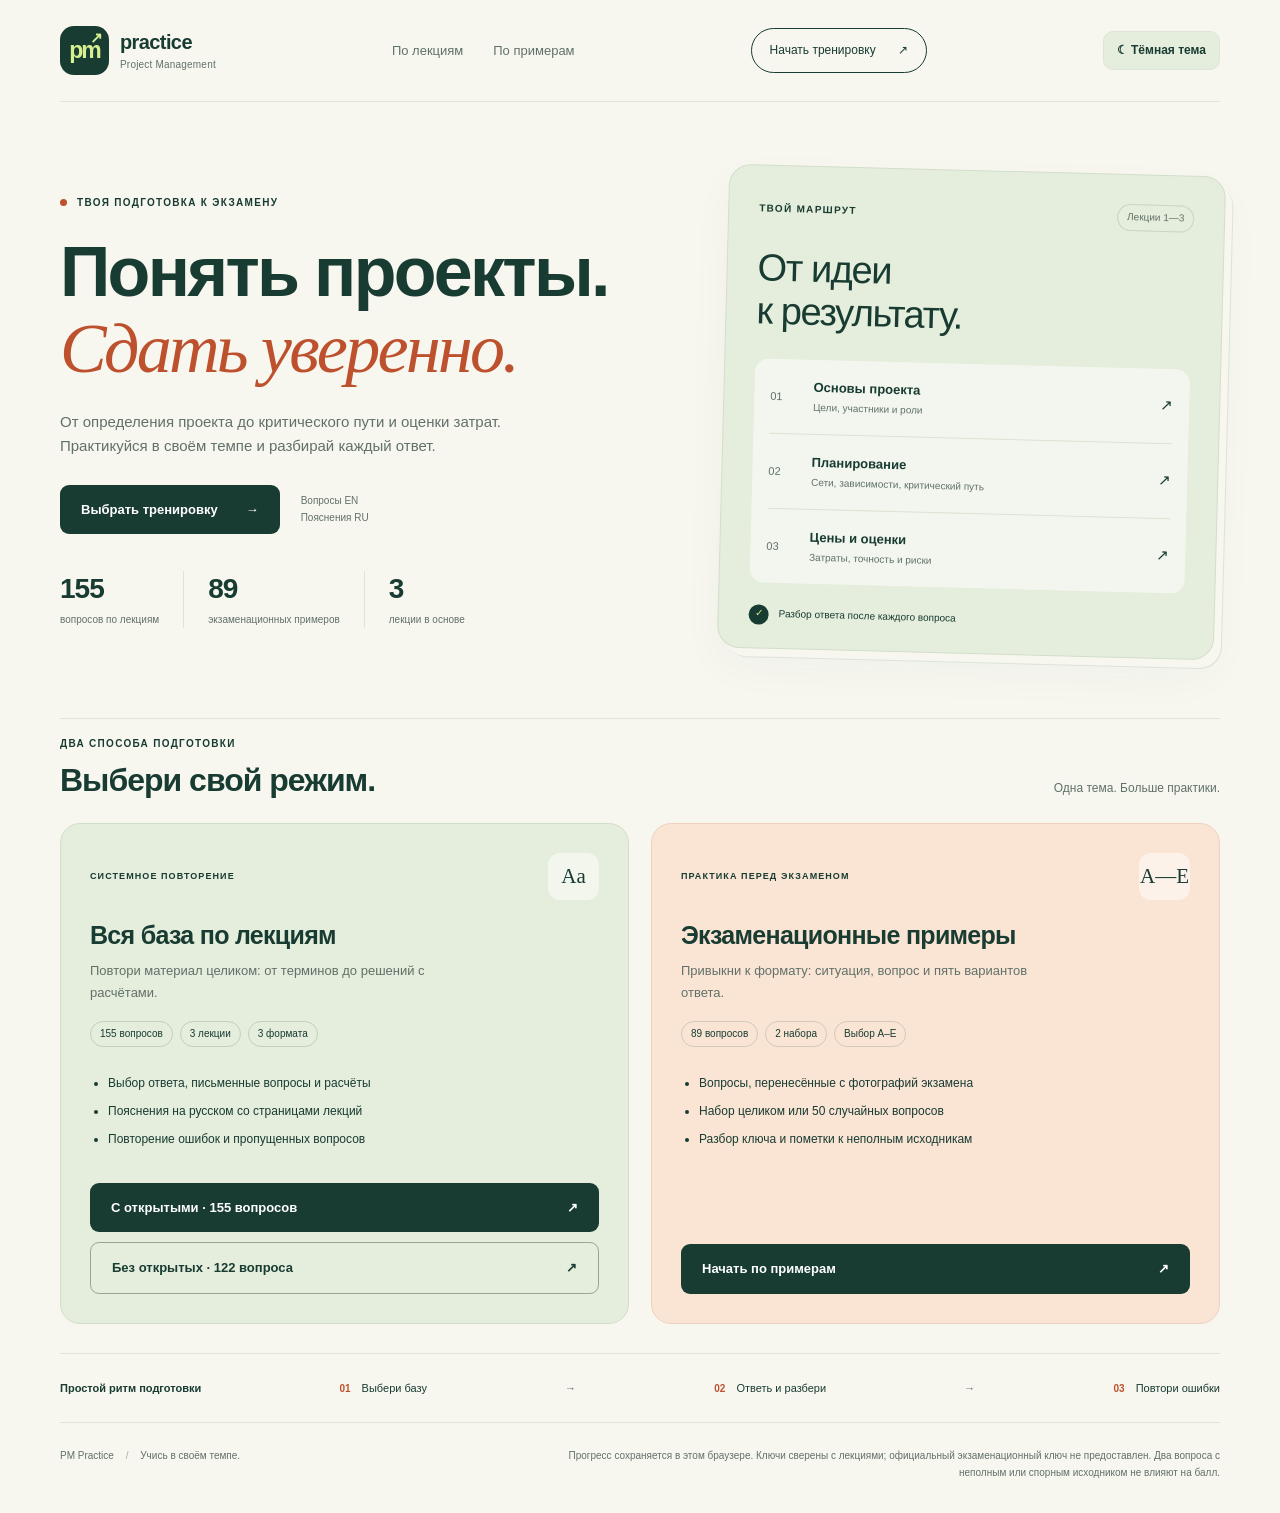
==== commit 908cfbbc: "Switch themes manually with a saved preference" ====
--- a/index.html
+++ b/index.html
@@ -1,12 +1,12 @@
 <!doctype html>
 <html lang="ru"><head>
 <meta charset="utf-8"><meta name="viewport" content="width=device-width, initial-scale=1"><meta name="referrer" content="no-referrer">
-<meta http-equiv="Content-Security-Policy" content="default-src 'none'; style-src 'self'; img-src 'self'; base-uri 'none'; form-action 'none'; object-src 'none'">
+<meta http-equiv="Content-Security-Policy" content="default-src 'none'; script-src 'self'; style-src 'self'; img-src 'self'; base-uri 'none'; form-action 'none'; object-src 'none'">
 <meta name="description" content="155 вопросов по лекциям и 89 экзаменационных примеров по Project Management с разбором ответов.">
-<title>PM Practice — подготовка к экзамену</title><link rel="icon" href="favicon.svg"><link rel="stylesheet" href="styles.css?v=5">
-</head><body>
+<title>PM Practice — подготовка к экзамену</title><link rel="icon" href="favicon.svg"><link rel="stylesheet" href="styles.css?v=11">
+<script src="theme.js?v=11"></script></head><body>
 <a class="skip-link" href="#main">К содержанию</a>
-<header class="site-header container"><a class="brand" href="index.html" aria-label="PM Practice — главная"><span class="brand-mark">pm<span>↗</span></span><span class="brand-name">practice<span>Project Management</span></span></a><nav class="site-nav" aria-label="Главная навигация"><a href="practice.html?quiz=lectures">По лекциям</a><a href="practice.html?quiz=exams">По примерам</a></nav><a class="header-action" href="#quizzes">Начать тренировку <span aria-hidden="true">↗</span></a></header>
+<header class="site-header container"><a class="brand" href="index.html" aria-label="PM Practice — главная"><span class="brand-mark">pm<span>↗</span></span><span class="brand-name">practice<span>Project Management</span></span></a><nav class="site-nav" aria-label="Главная навигация"><a href="practice.html?quiz=lectures">По лекциям</a><a href="practice.html?quiz=exams">По примерам</a></nav><a class="header-action" href="#quizzes">Начать тренировку <span aria-hidden="true">↗</span></a><button class="theme-toggle" type="button" data-theme-toggle aria-label="Переключить тему" aria-pressed="false">☾ Тёмная тема</button></header>
 <main id="main" class="container">
 <section class="hero" aria-labelledby="hero-title"><div class="hero-copy"><p class="eyebrow"><span class="live-dot" aria-hidden="true"></span> ТВОЯ ПОДГОТОВКА К ЭКЗАМЕНУ</p><h1 id="hero-title">Понять проекты.<br><em>Сдать уверенно.</em></h1><p class="intro">От определения проекта до критического пути и оценки затрат. Практикуйся в своём темпе и разбирай каждый ответ.</p><div class="hero-actions"><a class="button button-dark" href="#quizzes">Выбрать тренировку <span aria-hidden="true">→</span></a><span class="micro-note">Вопросы EN<br>Пояснения RU</span></div><div class="hero-facts" aria-label="Содержание тренировок"><div><strong>155</strong><span>вопросов по лекциям</span></div><div><strong>89</strong><span>экзаменационных примеров</span></div><div><strong>3</strong><span>лекции в основе</span></div></div></div>
 <aside class="study-map" aria-label="Темы подготовки"><div class="study-map-top"><span class="eyebrow">ТВОЙ МАРШРУТ</span><span class="map-label">Лекции 1—3</span></div><h2>От идеи<br> к результату.</h2><div class="topic-list"><div class="topic-row"><span class="topic-number">01</span><div><h3>Основы проекта</h3><p>Цели, участники и роли</p></div><span class="topic-arrow" aria-hidden="true">↗</span></div><div class="topic-row"><span class="topic-number">02</span><div><h3>Планирование</h3><p>Сети, зависимости, критический путь</p></div><span class="topic-arrow" aria-hidden="true">↗</span></div><div class="topic-row"><span class="topic-number">03</span><div><h3>Цены и оценки</h3><p>Затраты, точность и риски</p></div><span class="topic-arrow" aria-hidden="true">↗</span></div></div><div class="map-bottom"><span class="map-check" aria-hidden="true">✓</span><span>Разбор ответа после каждого вопроса</span></div></aside></section>
--- a/styles.css
+++ b/styles.css
@@ -1,3 +1,7 @@
 :root{color-scheme:light;--paper:#f7f7f0;--ink:#183b32;--muted:#617169;--line:#dfe4da;--sage:#e5eddc;--peach:#fae5d5;--accent:#d6ef91;--orange:#bd512d}*{box-sizing:border-box}html{scroll-behavior:smooth}body{margin:0;background:var(--paper);color:var(--ink);font:15px/1.65 -apple-system,BlinkMacSystemFont,"Segoe UI",sans-serif}a{color:inherit;text-decoration:none}.container{width:min(1160px,calc(100% - 64px));margin-inline:auto}.site-header{display:flex;justify-content:space-between;align-items:center;gap:24px;padding-block:26px;border-bottom:1px solid var(--line)}.brand{display:flex;align-items:center;gap:11px}.brand-mark{position:relative;display:grid;place-items:center;width:49px;height:49px;border-radius:14px;background:var(--ink);color:var(--accent);font-size:23px;font-weight:700;letter-spacing:-2px}.brand-mark>span{position:absolute;right:6px;top:0;font-size:15px;letter-spacing:0}.brand-name{font-size:20px;line-height:1.1;font-weight:650;letter-spacing:-.6px}.brand-name>span{display:block;margin-top:6px;font-size:10px;font-weight:400;letter-spacing:.2px;color:var(--muted)}.site-nav{display:flex;gap:30px;font-size:13px;color:var(--muted)}.site-nav a:hover,.site-nav a[aria-current]{color:var(--ink);text-decoration:underline;text-underline-offset:6px}.header-action{display:flex;gap:22px;padding:12px 18px;border:1px solid var(--ink);border-radius:30px;font-size:12px}.hero{display:grid;grid-template-columns:1.2fr 1fr;align-items:center;gap:66px;padding-block:68px 64px}.eyebrow{margin:0;font-size:10px;letter-spacing:.13em;line-height:1.5;font-weight:650}.live-dot{display:inline-block;width:7px;height:7px;background:var(--orange);border-radius:50%;margin-right:6px}h1{margin:25px 0 23px;font-size:clamp(43px,5.7vw,70px);line-height:1.08;font-weight:550;letter-spacing:-2.7px}h1 em{font-family:Georgia,serif;color:var(--orange);font-weight:400}.intro{max-width:480px;color:var(--muted)}.hero-actions{display:flex;align-items:center;gap:21px;margin-top:26px}.button{display:flex;align-items:center;justify-content:space-between;gap:28px;min-height:49px;padding:14px 21px;border-radius:9px;font-size:13px;font-weight:600;transition:transform .2s,background .2s}.button-dark{background:var(--ink);color:#fff}.button:hover{transform:translateY(-2px);background:#285448}.micro-note{font-size:10px;line-height:1.65;color:var(--muted)}.hero-facts{display:flex;gap:24px;margin-top:37px}.hero-facts>div{padding-right:24px;border-right:1px solid var(--line)}.hero-facts>div:last-child{padding-right:0;border:0}.hero-facts strong{display:block;font-size:28px;line-height:1.3;font-weight:550;letter-spacing:-1px}.hero-facts span{display:block;font-size:10px;color:var(--muted);margin-top:4px}.study-map{padding:29px 30px 23px;background:var(--sage);border:1px solid #d3deca;border-radius:22px;transform:rotate(1.5deg);box-shadow:7px 8px 0 var(--paper),8px 9px 0 #dde3d7,0 18px 45px #183b3209}.study-map-top{display:flex;align-items:center;justify-content:space-between;gap:10px}.map-label{font-size:10px;color:var(--muted);border:1px solid #183b3224;padding:4px 9px;border-radius:20px}.study-map h2{font-size:38px;line-height:1.15;font-weight:500;letter-spacing:-1.4px;margin:25px 0}.topic-list{background:#ffffff88;border-radius:14px;padding-inline:16px}.topic-row{display:flex;align-items:center;gap:15px;padding-block:17px;border-bottom:1px solid #dbe3d3}.topic-row:last-child{border:0}.topic-number{width:28px;flex-shrink:0;font-size:11px;color:var(--muted)}.topic-row h3{margin:0;font-size:13px;font-weight:600}.topic-row p{margin:2px 0 0;font-size:10px;color:var(--muted)}.topic-arrow{margin-left:auto}.map-bottom{display:flex;align-items:center;gap:10px;font-size:10px;margin-top:22px}.map-check{display:grid;place-items:center;width:20px;height:20px;background:var(--ink);border-radius:50%;color:var(--accent)}.section-heading{display:flex;justify-content:space-between;align-items:flex-end;gap:25px;padding:17px 0 24px;border-top:1px solid var(--line)}.section-heading h2{font-size:32px;line-height:1.2;letter-spacing:-1px;font-weight:550;margin:10px 0 0}.section-heading>p{font-size:12px;color:var(--muted);margin:0}.quizzes{display:grid;grid-template-columns:repeat(2,minmax(0,1fr));gap:22px}.quiz{display:flex;flex-direction:column;padding:29px;background:var(--sage);border:1px solid #d3deca;border-radius:20px}.quiz.exam{background:var(--peach);border-color:#eed2bf}.card-top{display:flex;align-items:center;justify-content:space-between;gap:12px}.badge{font-size:9px;letter-spacing:.12em;font-weight:600}.card-symbol{display:grid;place-items:center;min-width:51px;height:47px;border-radius:12px;background:#ffffff80;font:21px Georgia,serif}.quiz h3{font-size:25px;line-height:1.2;letter-spacing:-.7px;font-weight:550;margin:20px 0 10px}.quiz>p{font-size:13px;color:var(--muted);max-width:370px;margin:0}.card-facts{display:flex;flex-wrap:wrap;gap:7px;margin-top:18px}.card-facts span{font-size:10px;border:1px solid #183b322b;padding:4px 9px;border-radius:20px}.quiz ul{margin:19px 0 25px;padding-left:18px;font-size:12px}.quiz li{margin:8px 0}.card-action{width:100%;margin-top:auto}.learning-strip{display:flex;align-items:center;justify-content:space-between;gap:16px;padding-block:25px;margin-top:29px;border-block:1px solid var(--line);font-size:11px}.strip-title{font-weight:600}.learning-strip b{margin-right:8px;color:var(--orange);font-size:10px}.strip-arrow{color:var(--muted)}.site-footer{display:flex;justify-content:space-between;gap:32px;padding-block:25px 32px;font-size:10px;color:var(--muted)}.site-footer>span{flex-shrink:0}.site-footer p{max-width:660px;text-align:right;margin:0}.footer-separator{margin-inline:9px;color:#a6b0a3}:focus-visible{outline:3px solid var(--orange);outline-offset:5px}.skip-link{position:absolute;top:-100px;left:20px;padding:10px 15px;background:var(--ink);color:#fff;z-index:10}.skip-link:focus{top:12px}.practice-main{padding-block:30px 36px}.back-link{font-size:12px;color:var(--muted)}.practice-intro{display:flex;justify-content:space-between;align-items:flex-end;gap:25px;margin:23px 0 28px}.practice-intro h1{font-size:clamp(28px,4vw,42px);line-height:1.12;letter-spacing:-1.4px;margin:12px 0}.practice-intro p:not(.eyebrow){font-size:13px;max-width:650px;color:var(--muted);margin:0}.practice-label{background:var(--sage);border:1px solid #d3deca;border-radius:22px;padding:7px 13px;font-size:11px;white-space:nowrap}.quiz-workspace{background:#fff;border:1px solid var(--line);border-radius:18px;overflow:hidden}.quiz-frame{display:block;width:100%;height:650px;border:0}.workspace-note,.noscript-note{font-size:11px;color:var(--muted);margin-top:15px}.noscript-note a{text-decoration:underline}@media(max-width:960px){.header-action{display:none}.hero{gap:32px}h1{font-size:48px}.study-map{padding:24px}.hero-facts{gap:16px}.hero-facts>div{padding-right:16px}}@media(max-width:720px){.container{width:calc(100% - 36px)}.site-header{padding-block:19px;gap:12px}.brand-mark{width:39px;height:39px;border-radius:11px;font-size:20px}.brand-name{font-size:18px}.brand-name>span{font-size:9px}.site-nav{gap:17px;font-size:11px}.hero{grid-template-columns:1fr;padding-block:37px 41px;gap:36px}h1{font-size:clamp(41px,8.6vw,60px);letter-spacing:-1.9px}.intro{font-size:14px}.hero-facts{margin-top:26px}.hero-facts span{font-size:9px}.study-map{transform:none}.study-map h2{font-size:32px}.study-map h2 br{display:none}.study-map h2 br:after{content:' '}.section-heading{align-items:flex-start}.section-heading h2{font-size:28px}.section-heading>p{display:none}.quizzes{grid-template-columns:1fr;gap:18px}.quiz{padding:24px}.learning-strip{display:grid;grid-template-columns:1fr;gap:12px;padding-block:21px}.strip-arrow{display:none}.site-footer{flex-direction:column;gap:12px}.site-footer p{text-align:left}.practice-intro{flex-direction:column;align-items:flex-start;gap:16px}.quiz-workspace{margin-inline:-7px}}@media(max-width:360px){.site-header{flex-wrap:wrap}.site-nav{width:100%;justify-content:space-between}.hero-facts{gap:12px}.hero-facts>div{padding-right:12px}.button{padding-inline:17px}.eyebrow{letter-spacing:.07em}}@media(prefers-reduced-motion:reduce){html{scroll-behavior:auto}.button{transition:none}.button:hover{transform:none}}
 
 .mcq-action{margin-top:10px;border:1px solid #183b3266;background:transparent}.mcq-action:hover{background:#ffffff80;color:#183b32}
+
+:root[data-theme="dark"]{color-scheme:dark;--paper:#101c18;--ink:#e6f0e7;--muted:#a3b4a8;--line:#33483c;--sage:#203429;--peach:#3b2c23;--accent:#d6ef91;--orange:#f2a17a}html[data-theme="dark"] .brand-mark,html[data-theme="dark"] .map-check{background:#264c3c}html[data-theme="dark"] .button-dark,html[data-theme="dark"] .skip-link{background:#315e49;color:#fff}html[data-theme="dark"] .button:hover{background:#3c7259;color:#fff}html[data-theme="dark"] .study-map,html[data-theme="dark"] .quiz,html[data-theme="dark"] .practice-label{border-color:var(--line)}html[data-theme="dark"] .study-map{box-shadow:7px 8px 0 var(--paper),8px 9px 0 #33483c,0 18px 45px #0003}html[data-theme="dark"] .quiz.exam{border-color:#624b3e}html[data-theme="dark"] .topic-list,html[data-theme="dark"] .card-symbol{background:#ffffff08}html[data-theme="dark"] .topic-row,html[data-theme="dark"] .card-facts span,html[data-theme="dark"] .map-label{border-color:var(--line)}html[data-theme="dark"] .quiz-workspace{background:var(--paper)}html[data-theme="dark"] .mcq-action{background:transparent;border-color:#718c78;color:var(--ink)}html[data-theme="dark"] .mcq-action:hover{background:#315e49;color:#fff}
+
+.theme-toggle{font:inherit;font-size:12px;font-weight:600;white-space:nowrap;background:var(--sage);color:var(--ink);border:1px solid var(--line);border-radius:10px;padding:9px 13px;cursor:pointer}.theme-toggle:hover{filter:brightness(.95)}@media(max-width:720px){.site-header{flex-wrap:wrap}.theme-toggle{margin-left:auto}.site-nav{order:3;width:100%;justify-content:flex-end}}
